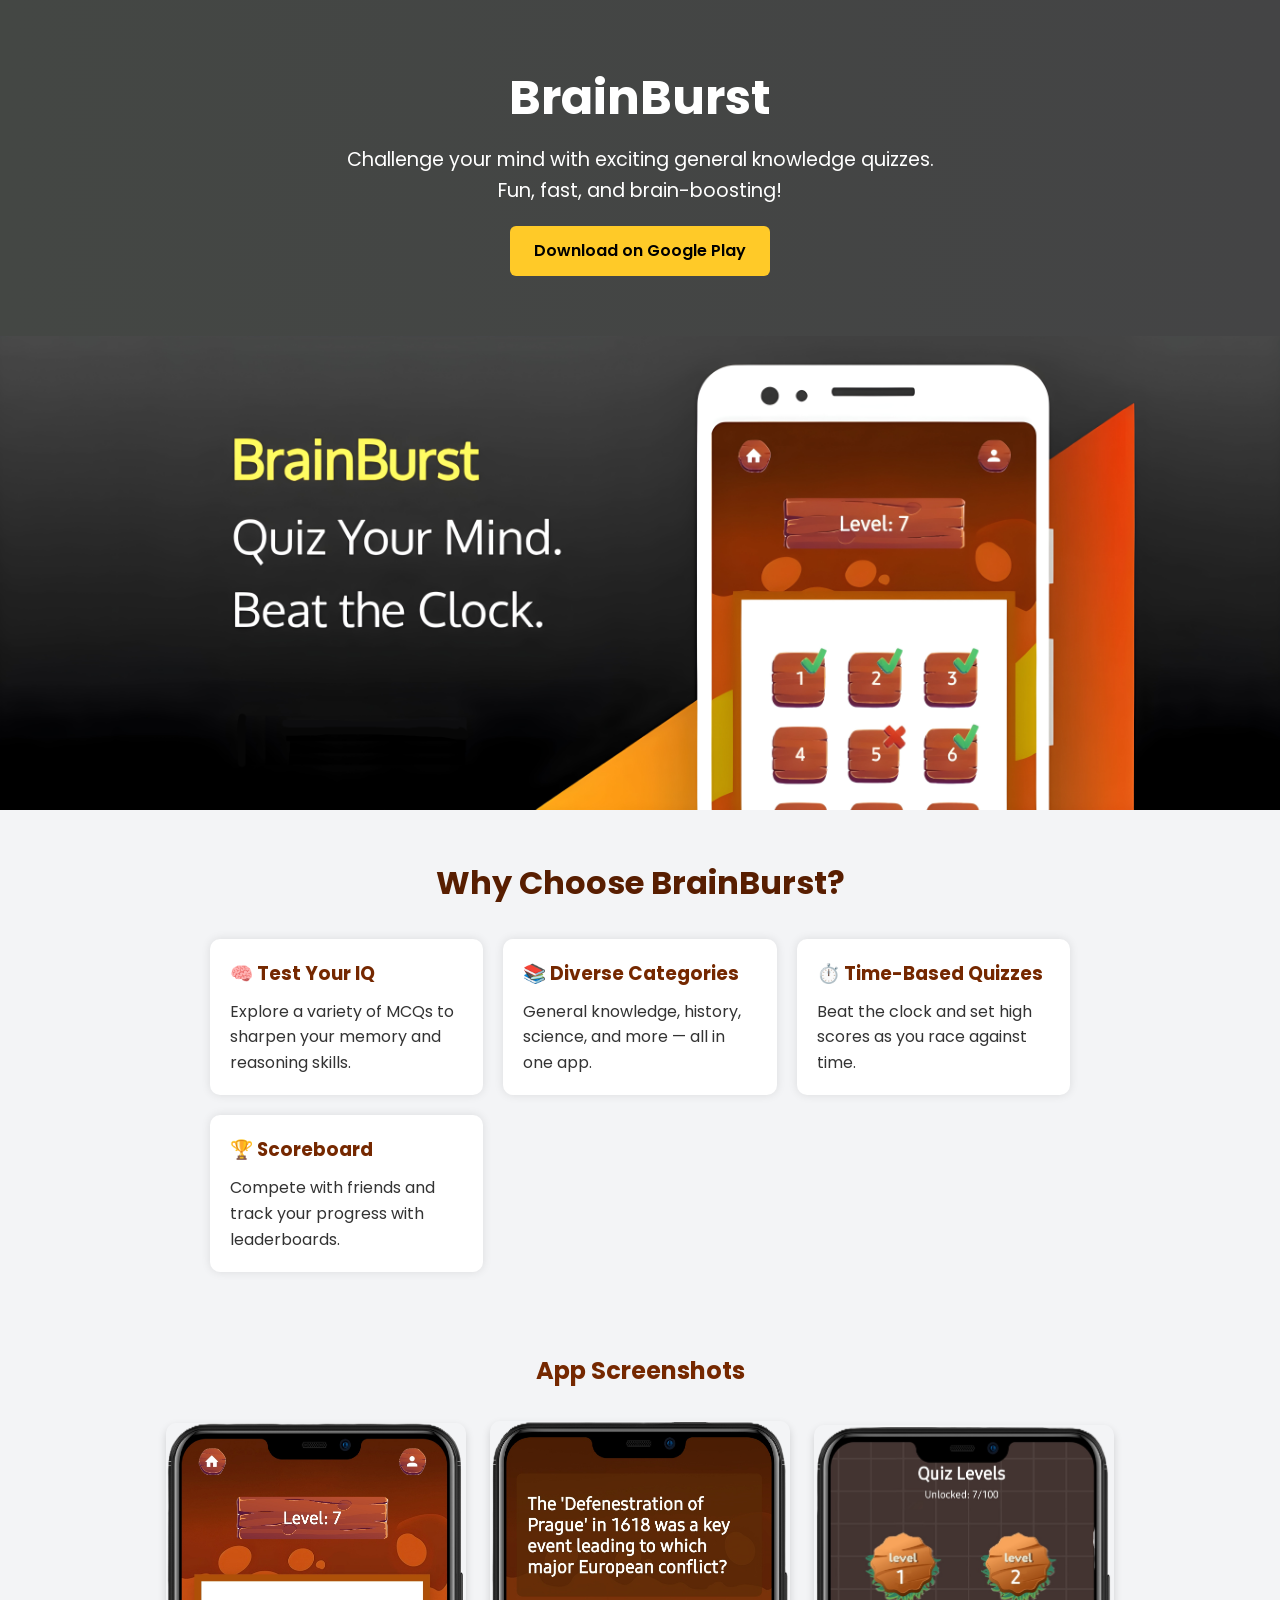
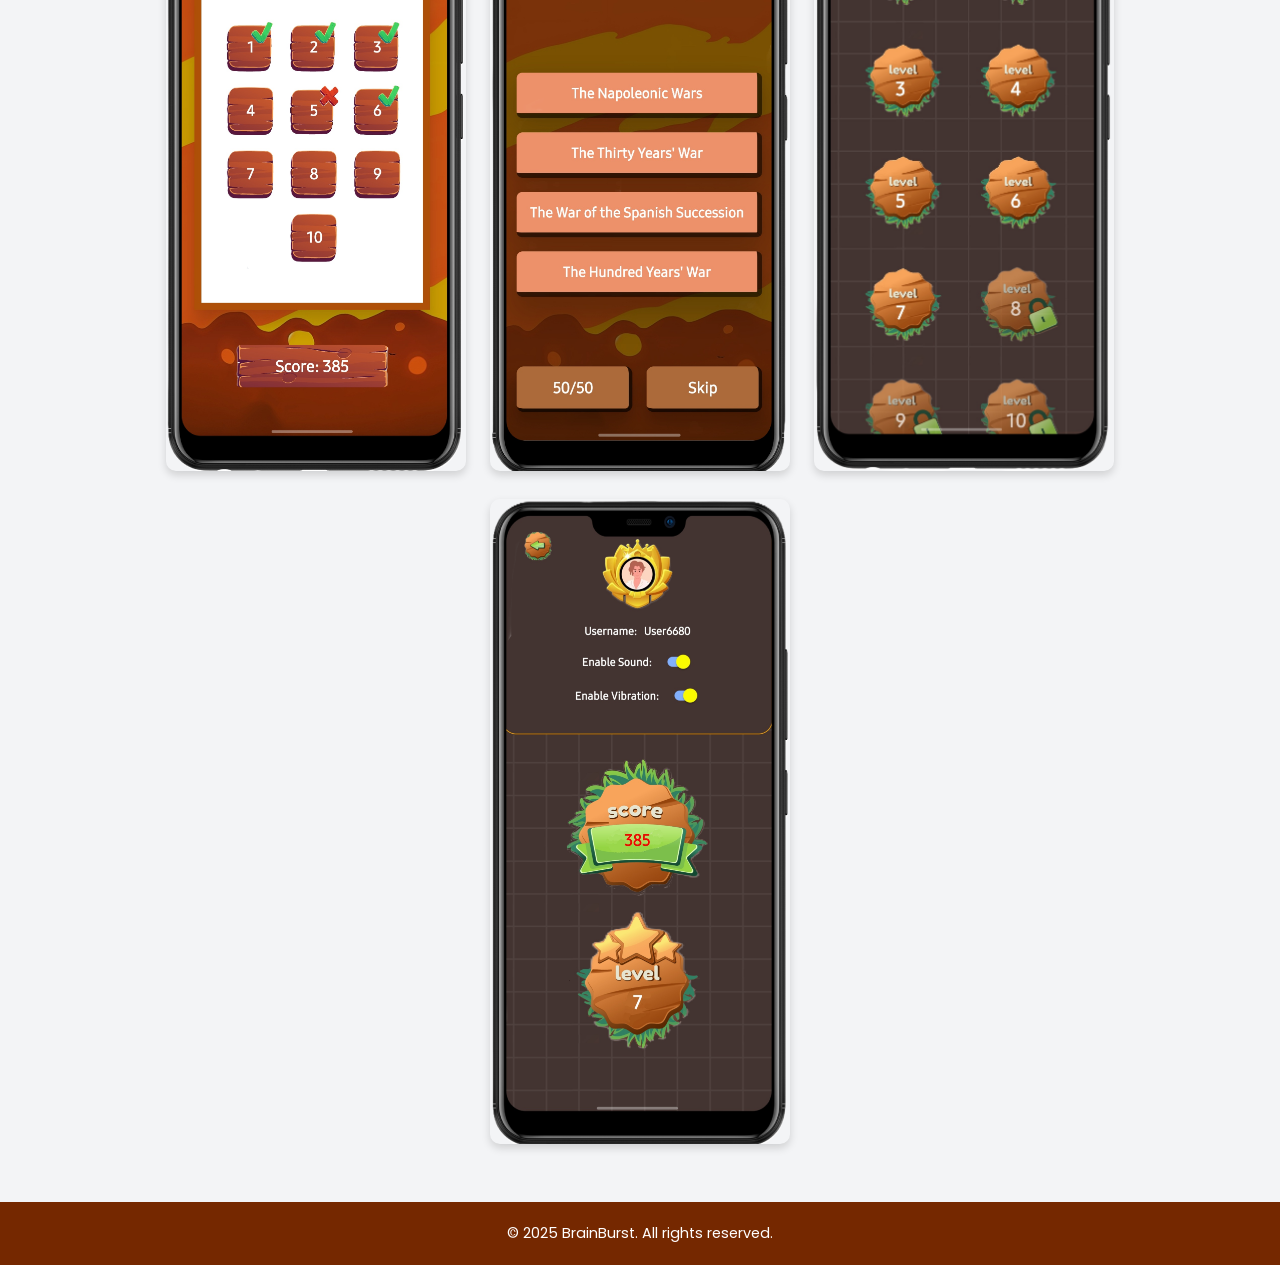
==== index.html @ 6113bbc8 "first commit" ====
<!DOCTYPE html>
<html lang="en">
<head>
  <meta charset="UTF-8" />
  <meta name="viewport" content="width=device-width, initial-scale=1.0"/>
  <title>BrainBurst – Quiz Your Mind!</title>
  <link href="https://fonts.googleapis.com/css2?family=Poppins:wght@400;600&display=swap" rel="stylesheet">
  <style>
    * {
      margin: 0;
      padding: 0;
      box-sizing: border-box;
    }

    body {
      font-family: 'Poppins', sans-serif;
      background: #f3f4f6;
      color: #333;
      line-height: 1.6;
    }

    header {
      background: linear-gradient(90deg, #444744, #444445);
      color: #fff;
      padding: 60px 20px;
      text-align: center;
    }

    header h1 {
      font-size: 3rem;
      margin-bottom: 0.5rem;
    }

    header p {
      font-size: 1.2rem;
      max-width: 600px;
      margin: 0 auto;
    }

    .download {
      margin-top: 20px;
    }

    .download a {
      display: inline-block;
      background-color: #ffca28;
      color: #000;
      padding: 12px 24px;
      border-radius: 6px;
      text-decoration: none;
      font-weight: 600;
      transition: background 0.3s ease;
    }

    .download a:hover {
      background-color: #ffc107;
    }

    section.banner {
    }
    .banner_image {
      width: 100%;
    }

    section.features {
      padding: 40px 20px;
      max-width: 900px;
      margin: auto;
    }

    section.features h2 {
      text-align: center;
      margin-bottom: 30px;
      font-size: 2rem;
      color: #581e01;
    }

    .feature-list {
      display: grid;
      grid-template-columns: repeat(auto-fit, minmax(250px, 1fr));
      gap: 20px;
    }

    .feature {
      background: white;
      padding: 20px;
      border-radius: 10px;
      box-shadow: 0 0 10px rgba(0,0,0,0.1);
    }

    .feature h3 {
      margin-bottom: 10px;
      color: #752800;
    }

    section.screenshots {
      padding: 40px 20px;
      text-align: center;
    }

    section.screenshots h2 {
      margin-bottom: 20px;
      color: #752800;
    }

    .screenshots img {
      width: 100%;
      max-width: 300px;
      border-radius: 10px;
      margin: 10px;
      box-shadow: 0 4px 8px rgba(0,0,0,0.15);
    }

    footer {
      text-align: center;
      padding: 20px;
      background: #752800;
      color: white;
      font-size: 0.9rem;
    }
  </style>
</head>
<body>

  <header>
    <h1>BrainBurst</h1>
    <p>Challenge your mind with exciting general knowledge quizzes. Fun, fast, and brain-boosting!</p>
    <div class="download">
      <a href="https://play.google.com/apps/testing/com.novanestdevelopers.brainburst">Download on Google Play</a> <!-- Replace # with Play Store URL -->
    </div>
  </header>

  <section class="banner">
    <img class="banner_image" src="assets/images/banner.jpg" alt="">
  </section>

  <section class="features">
    <h2>Why Choose BrainBurst?</h2>
    <div class="feature-list">
      <div class="feature">
        <h3>🧠 Test Your IQ</h3>
        <p>Explore a variety of MCQs to sharpen your memory and reasoning skills.</p>
      </div>
      <div class="feature">
        <h3>📚 Diverse Categories</h3>
        <p>General knowledge, history, science, and more — all in one app.</p>
      </div>
      <div class="feature">
        <h3>⏱️ Time-Based Quizzes</h3>
        <p>Beat the clock and set high scores as you race against time.</p>
      </div>
      <div class="feature">
        <h3>🏆 Scoreboard</h3>
        <p>Compete with friends and track your progress with leaderboards.</p>
      </div>
    </div>
  </section>

  <section class="screenshots">
    <h2>App Screenshots</h2>
    <div class="screenshots">
      <img src="assets/images/screenshot0.png" alt="Home Screen">
      <img src="assets/images/screenshot1.png" alt="Quiz Screen">
      <img src="assets/images/screenshot2.png" alt="Levels Screen">
      <img src="assets/images/screenshot3.png" alt="Profile Screen">
    </div>
  </section>

  <footer>
    &copy; 2025 BrainBurst. All rights reserved.
  </footer>

</body>
</html>
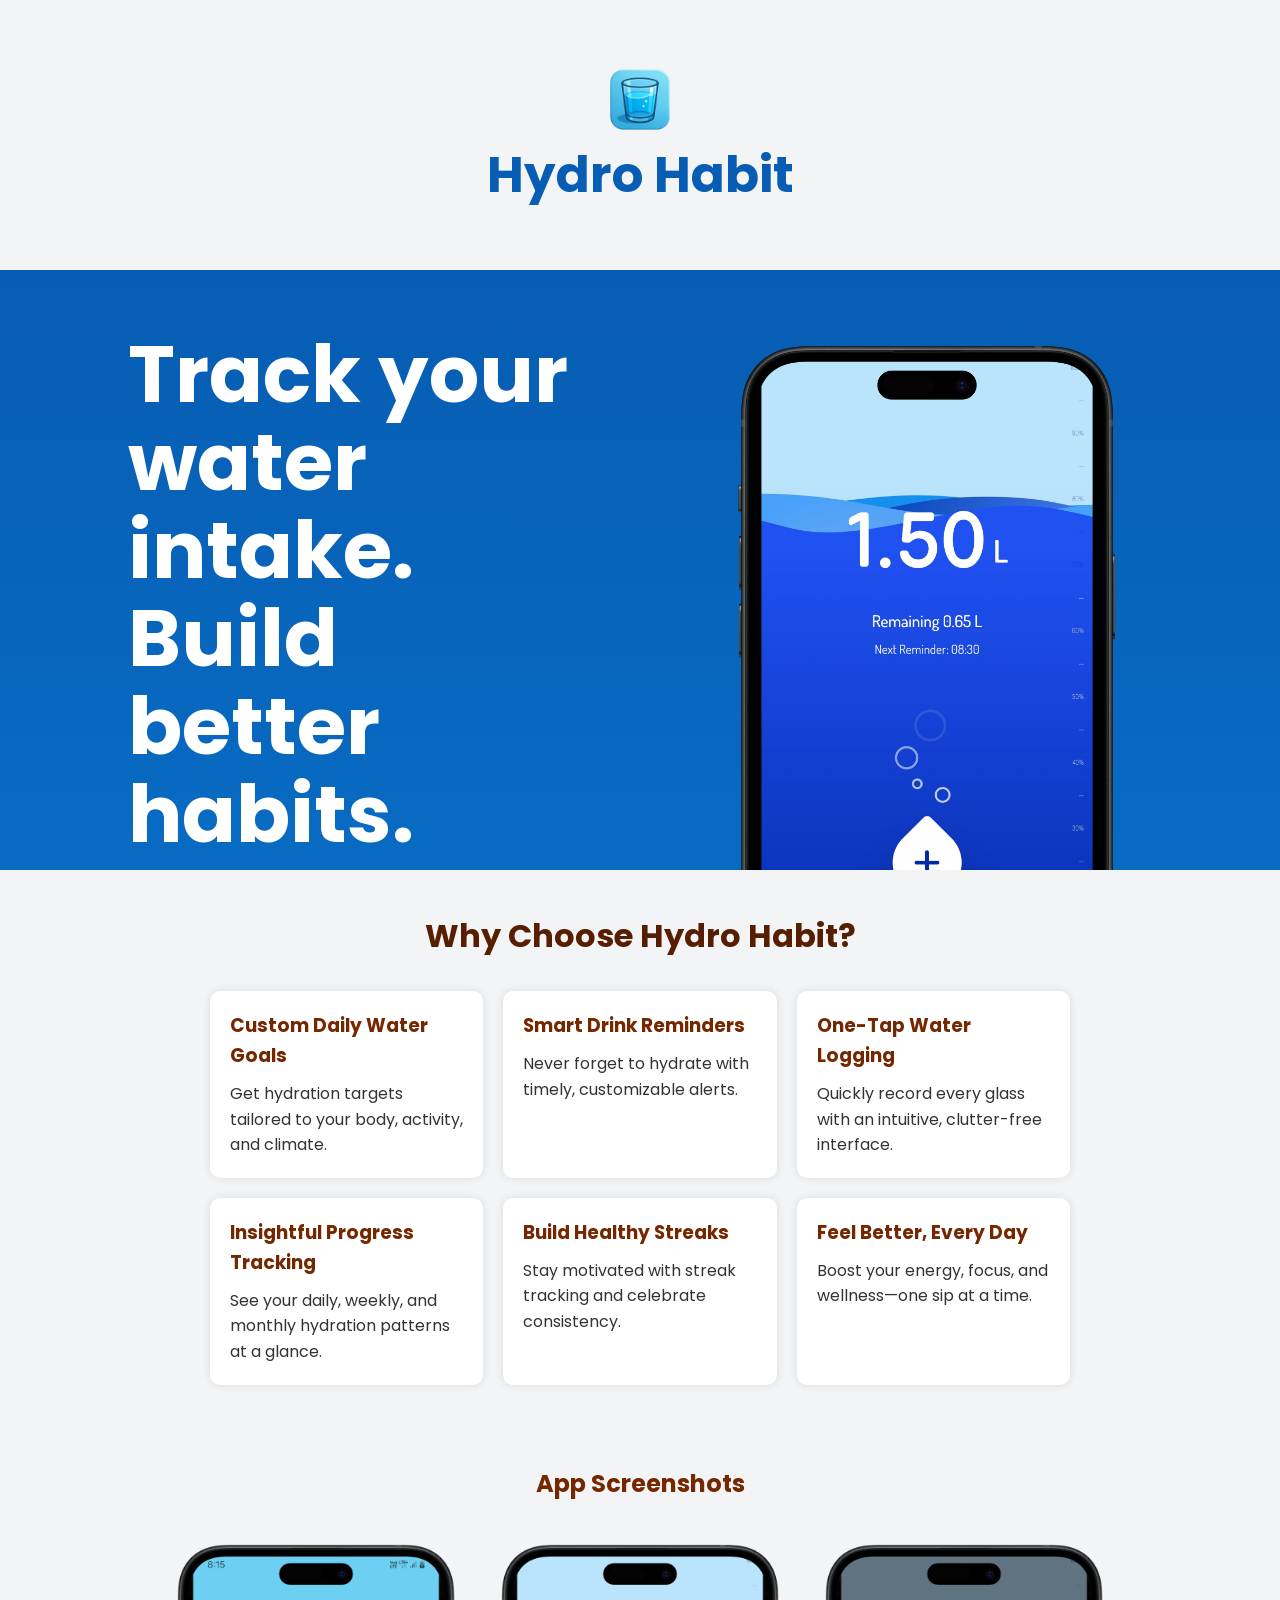
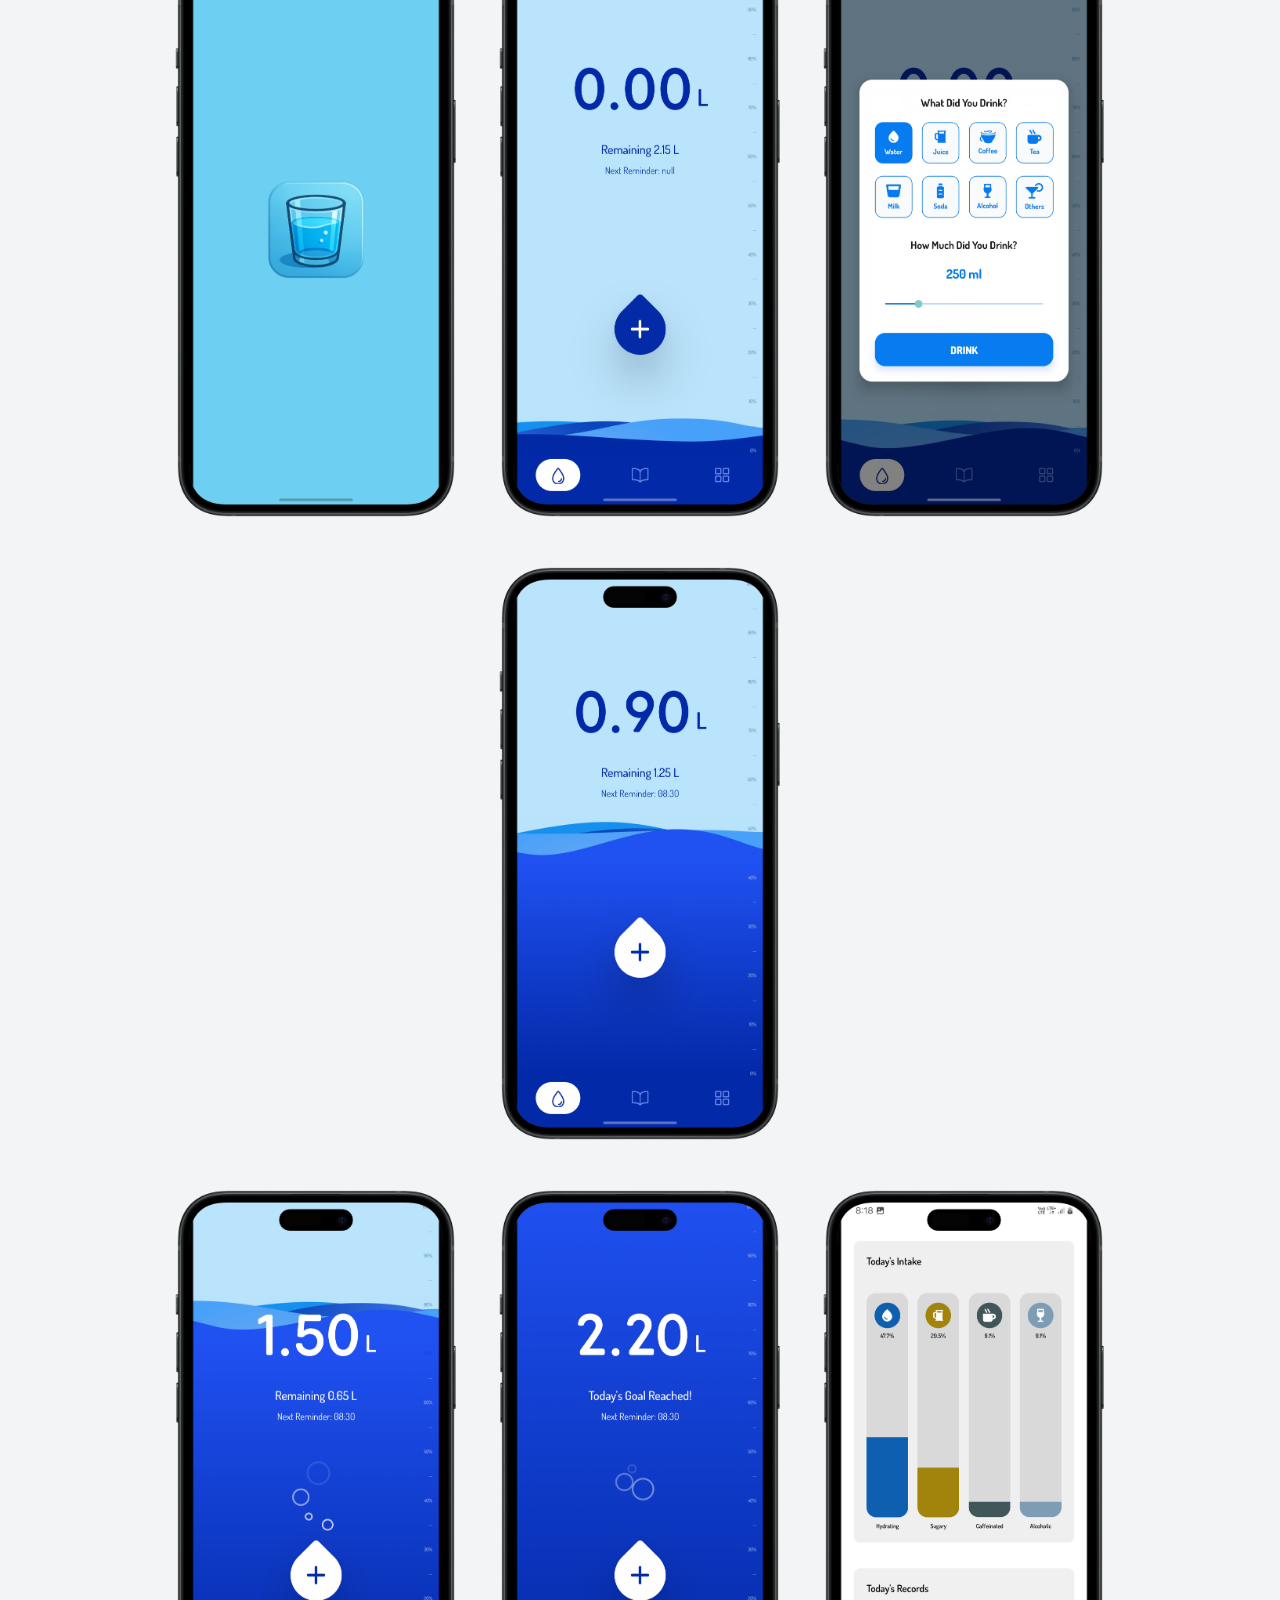
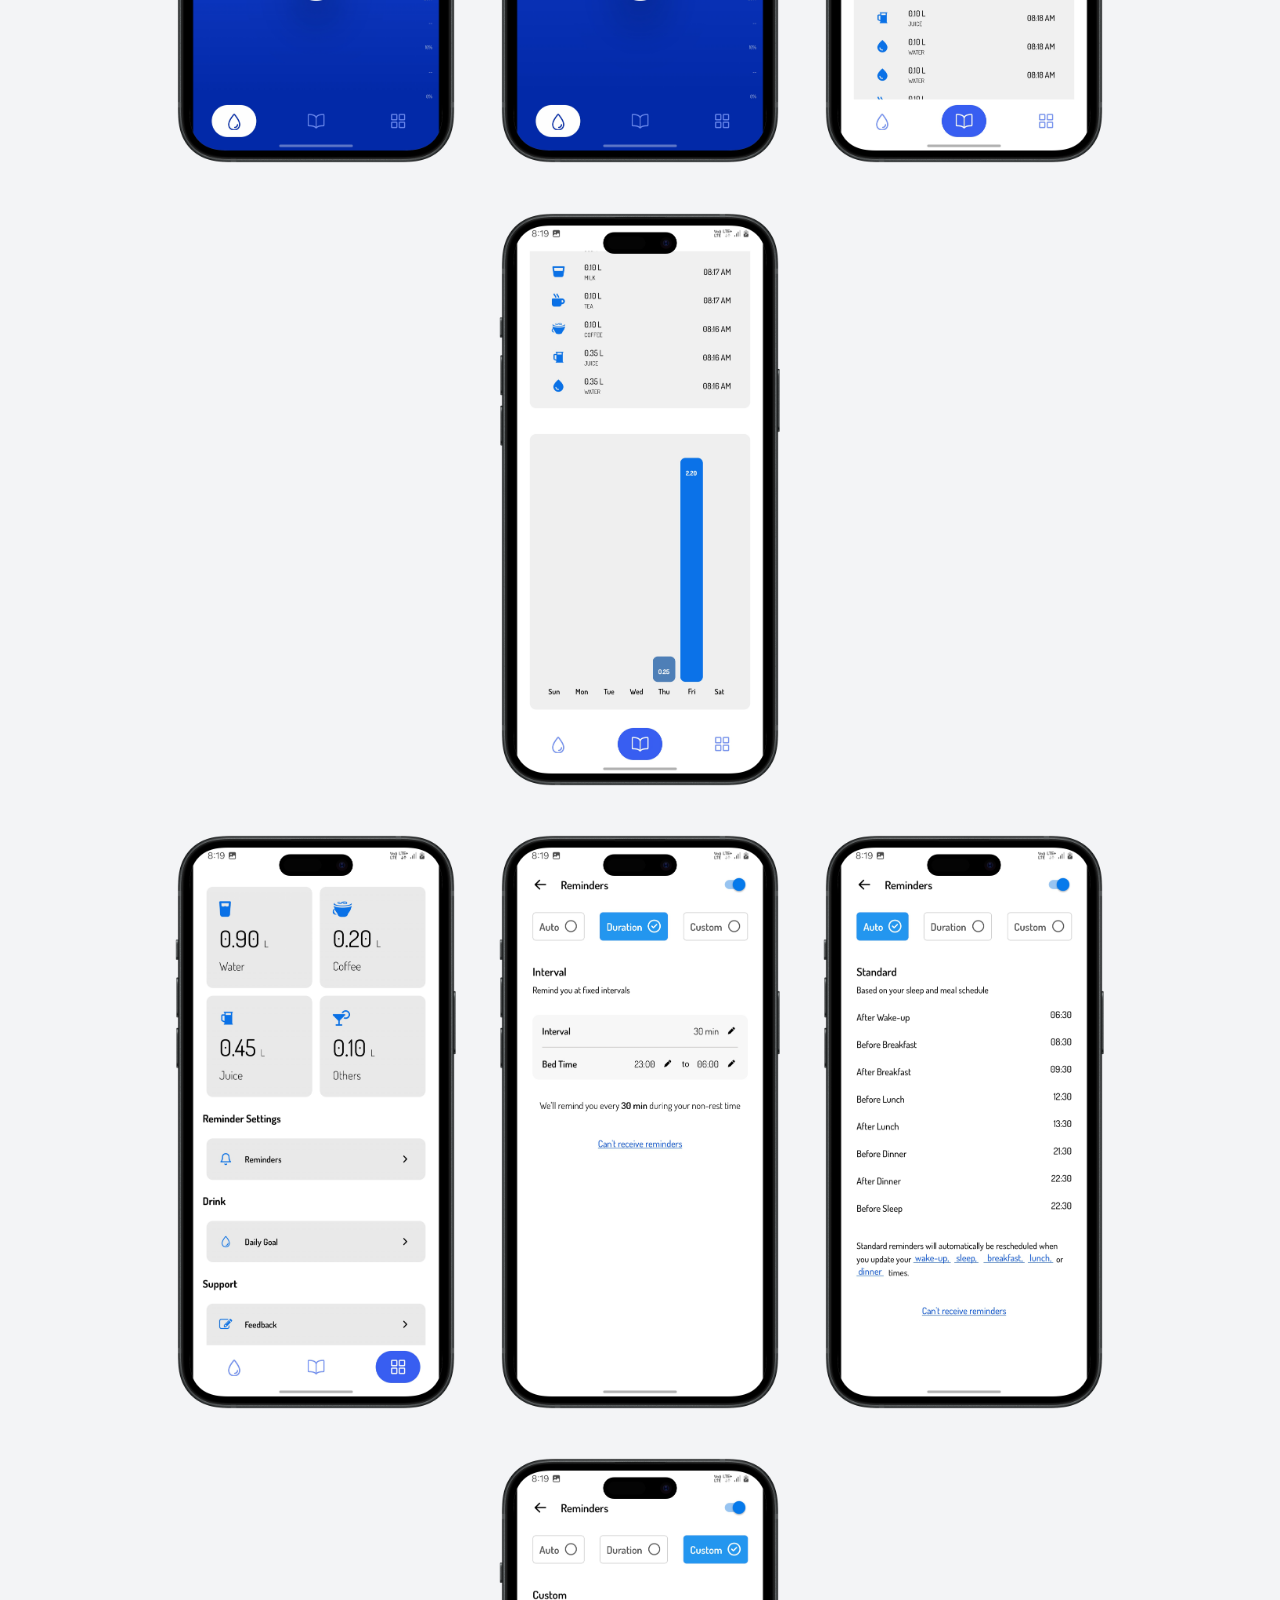
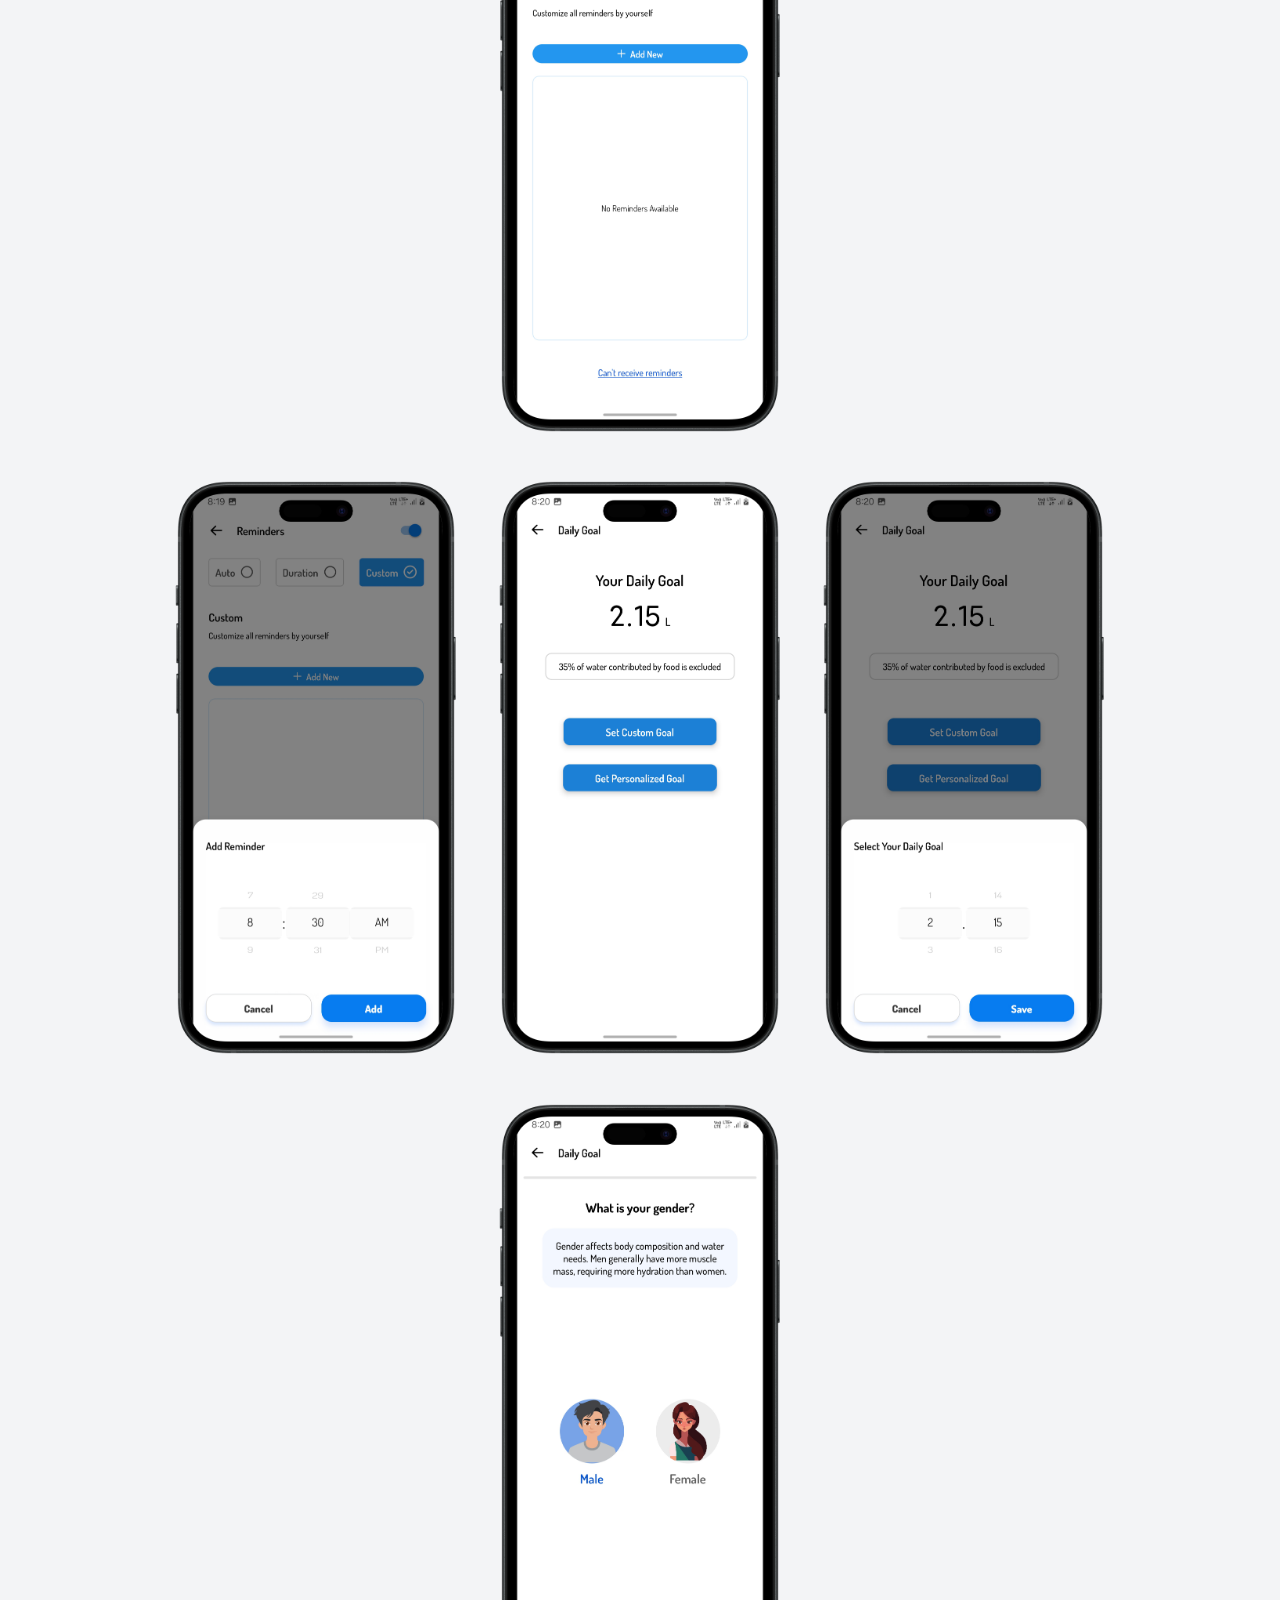
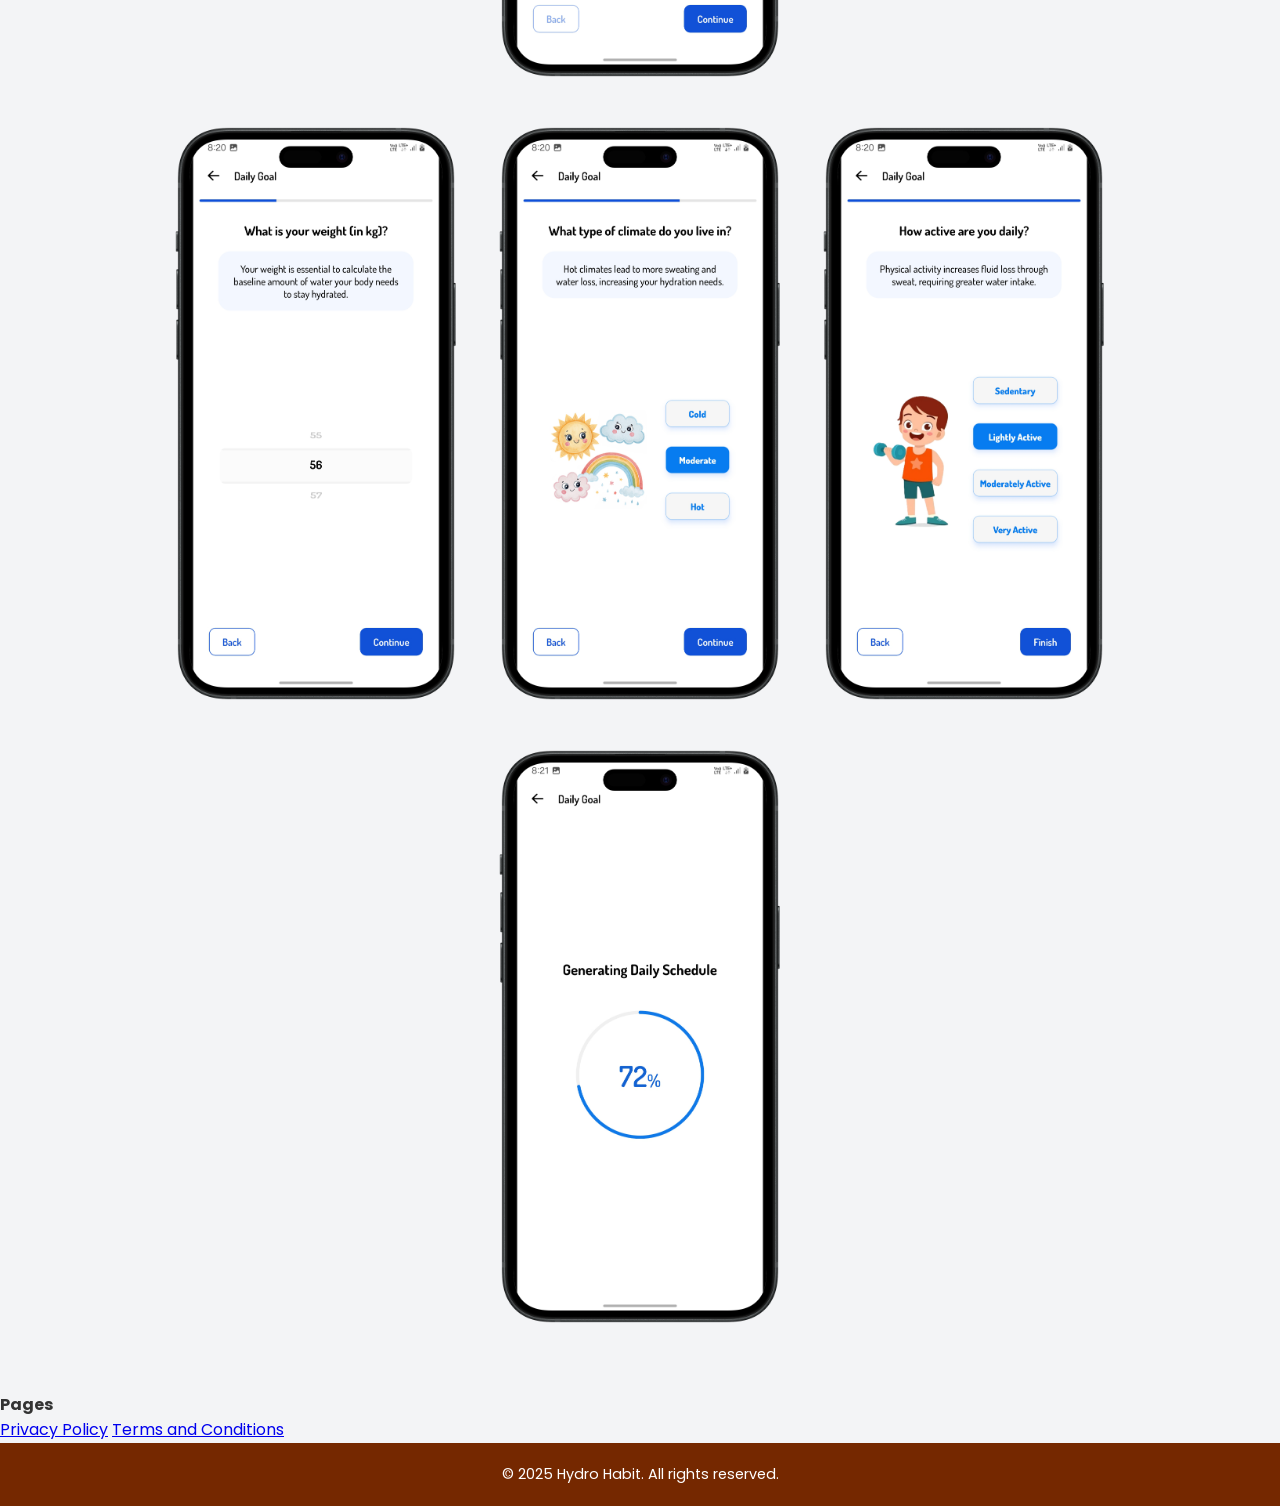
==== commit b0f5715e: "site is ready to publish" ====
--- a/index.html
+++ b/index.html
@@ -1,8 +1,9 @@
 <!DOCTYPE html>
 <html lang="en">
+
 <head>
   <meta charset="UTF-8" />
-  <meta name="viewport" content="width=device-width, initial-scale=1.0"/>
+  <meta name="viewport" content="width=device-width, initial-scale=1.0" />
   <title>BrainBurst – Quiz Your Mind!</title>
   <link href="https://fonts.googleapis.com/css2?family=Poppins:wght@400;600&display=swap" rel="stylesheet">
   <style>
@@ -20,21 +21,72 @@
     }
 
     header {
-      background: linear-gradient(90deg, #444744, #444445);
-      color: #fff;
-      padding: 60px 20px;
-      text-align: center;
-    }
-
-    header h1 {
-      font-size: 3rem;
+      display: flex;
+      flex-direction: column;
+      justify-content: center;
+      align-items: center;
+      margin-block: 50px;
+      padding-bottom: 20px;
+    }
+    .app_icon {
+      width: 100px;
+      height: 100px;
+    }
+    header>h1 {
+      font-size: 50px;
+      line-height: 1;
+      color: #075db3;
+    }
+
+    .banner {
+      background: linear-gradient(0deg, #086bc2, #075db3);
+      overflow: hidden;
+      height: 600px;
+      display: flex;
+      justify-content: center;
+      align-items: center;
+    }
+
+    .banner_inside {
+      width: 80%;
+      height: 80%;
+      display: flex;
+      gap: 100px;
+    }
+
+    .banner_text_container {
+      flex: 1;
+      /* border: 1px solid red; */
+      display: flex;
+      flex-direction: column;
+      justify-content: space-between;
+    }
+
+    .banner_image_container {
+      /* border: 1px solid red; */
+      width: 450px;
+      height: 800px;
+      position: relative;
+      bottom: 0;
+      display: flex;
+
+    }
+
+    .banner_text {
+      display: flex;
+      flex-direction: column;
+      gap: 30px;
+    }
+    .banner_text_container h3 {
+      font-size: 5rem;
+      line-height: 1.1;
       margin-bottom: 0.5rem;
-    }
-
-    header p {
-      font-size: 1.2rem;
-      max-width: 600px;
-      margin: 0 auto;
+      color: #ffffff;
+    }
+
+    .banner_text_container p {
+      font-size: 1.1rem;
+      color: #ffffff;
     }
 
     .download {
@@ -43,23 +95,31 @@
 
     .download a {
       display: inline-block;
-      background-color: #ffca28;
+      background-color: #171717;
       color: #000;
-      padding: 12px 24px;
+      padding: 3px;
       border-radius: 6px;
       text-decoration: none;
       font-weight: 600;
       transition: background 0.3s ease;
+      display: flex;
+      justify-content: center;
+      align-items: center;
+      width: max-content;
     }
 
     .download a:hover {
       background-color: #ffc107;
     }
 
-    section.banner {
-    }
+    .google_play_button {
+      height: 60px;
+    }
+
     .banner_image {
       width: 100%;
+      height: 100%;
+      object-fit: contain;
     }
 
     section.features {
@@ -85,7 +145,7 @@
       background: white;
       padding: 20px;
       border-radius: 10px;
-      box-shadow: 0 0 10px rgba(0,0,0,0.1);
+      box-shadow: 0 0 10px rgba(0, 0, 0, 0.1);
     }
 
     .feature h3 {
@@ -108,7 +168,6 @@
       max-width: 300px;
       border-radius: 10px;
       margin: 10px;
-      box-shadow: 0 4px 8px rgba(0,0,0,0.15);
     }
 
     footer {
@@ -120,38 +179,59 @@
     }
   </style>
 </head>
+
 <body>
 
   <header>
-    <h1>BrainBurst</h1>
-    <p>Challenge your mind with exciting general knowledge quizzes. Fun, fast, and brain-boosting!</p>
-    <div class="download">
-      <a href="https://play.google.com/apps/testing/com.novanestdevelopers.brainburst">Download on Google Play</a> <!-- Replace # with Play Store URL -->
-    </div>
+    <img class="app_icon" src="assets/images/icon.png" alt="">
+    <h1>Hydro Habit</h1>
   </header>
 
-  <section class="banner">
-    <img class="banner_image" src="assets/images/banner.jpg" alt="">
-  </section>
+  <div class="banner">
+    <div class="banner_inside">
+      <div class="banner_text_container">
+        <div class="banner_text">
+          <h3>Track your water intake. Build better habits.</h3>
+          <p>Start your hydration journey with Hydro Habit today!</p>
+        </div>
+        <div class="download">
+          <a href="https://play.google.com/apps/testing/com.novanestdevelopers.brainburst">
+            <img class="google_play_button" src="assets/images/googleplaybutton.png" alt="">
+          </a>
+        </div>
+      </div>
+      <div class="banner_image_container">
+        <img class="banner_image" src="assets/images/screenshot4.png" alt="">
+      </div>
+    </div>
+  </div>
 
   <section class="features">
-    <h2>Why Choose BrainBurst?</h2>
+    <h2>Why Choose Hydro Habit?</h2>
     <div class="feature-list">
       <div class="feature">
-        <h3>🧠 Test Your IQ</h3>
-        <p>Explore a variety of MCQs to sharpen your memory and reasoning skills.</p>
-      </div>
-      <div class="feature">
-        <h3>📚 Diverse Categories</h3>
-        <p>General knowledge, history, science, and more — all in one app.</p>
-      </div>
-      <div class="feature">
-        <h3>⏱️ Time-Based Quizzes</h3>
-        <p>Beat the clock and set high scores as you race against time.</p>
-      </div>
-      <div class="feature">
-        <h3>🏆 Scoreboard</h3>
-        <p>Compete with friends and track your progress with leaderboards.</p>
+        <h3>Custom Daily Water Goals</h3>
+        <p>Get hydration targets tailored to your body, activity, and climate.</p>
+      </div>
+      <div class="feature">
+        <h3>Smart Drink Reminders</h3>
+        <p>Never forget to hydrate with timely, customizable alerts.</p>
+      </div>
+      <div class="feature">
+        <h3>One-Tap Water Logging</h3>
+        <p>Quickly record every glass with an intuitive, clutter-free interface.</p>
+      </div>
+      <div class="feature">
+        <h3>Insightful Progress Tracking</h3>
+        <p>See your daily, weekly, and monthly hydration patterns at a glance.</p>
+      </div>
+      <div class="feature">
+        <h3>Build Healthy Streaks</h3>
+        <p>Stay motivated with streak tracking and celebrate consistency.</p>
+      </div>
+      <div class="feature">
+        <h3>Feel Better, Every Day</h3>
+        <p>Boost your energy, focus, and wellness—one sip at a time.</p>
       </div>
     </div>
   </section>
@@ -164,11 +244,42 @@
       <img src="assets/images/screenshot2.png" alt="Levels Screen">
       <img src="assets/images/screenshot3.png" alt="Profile Screen">
     </div>
+    <div class="screenshots">
+      <img src="assets/images/screenshot4.png" alt="Home Screen">
+      <img src="assets/images/screenshot5.png" alt="Quiz Screen">
+      <img src="assets/images/screenshot6.png" alt="Levels Screen">
+      <img src="assets/images/screenshot7.png" alt="Profile Screen">
+    </div>
+    <div class="screenshots">
+      <img src="assets/images/screenshot8.png" alt="Home Screen">
+      <img src="assets/images/screenshot9.png" alt="Quiz Screen">
+      <img src="assets/images/screenshot10.png" alt="Levels Screen">
+      <img src="assets/images/screenshot11.png" alt="Profile Screen">
+    </div>
+    <div class="screenshots">
+      <img src="assets/images/screenshot12.png" alt="Home Screen">
+      <img src="assets/images/screenshot13.png" alt="Quiz Screen">
+      <img src="assets/images/screenshot14.png" alt="Levels Screen">
+      <img src="assets/images/screenshot15.png" alt="Profile Screen">
+    </div>
+    <div class="screenshots">
+      <img src="assets/images/screenshot16.png" alt="Home Screen">
+      <img src="assets/images/screenshot17.png" alt="Quiz Screen">
+      <img src="assets/images/screenshot18.png" alt="Levels Screen">
+      <img src="assets/images/screenshot19.png" alt="Profile Screen">
+    </div>
   </section>
 
+  <section>
+    <h4>Pages</h4>
+    <a href="/privacy-policy.html">Privacy Policy</a>
+    <a href="/terms-and-conditions.html">Terms and Conditions</a>
+  </section>
+
   <footer>
-    &copy; 2025 BrainBurst. All rights reserved.
+    &copy; 2025 Hydro Habit. All rights reserved.
   </footer>
 
 </body>
-</html>
+
+</html>
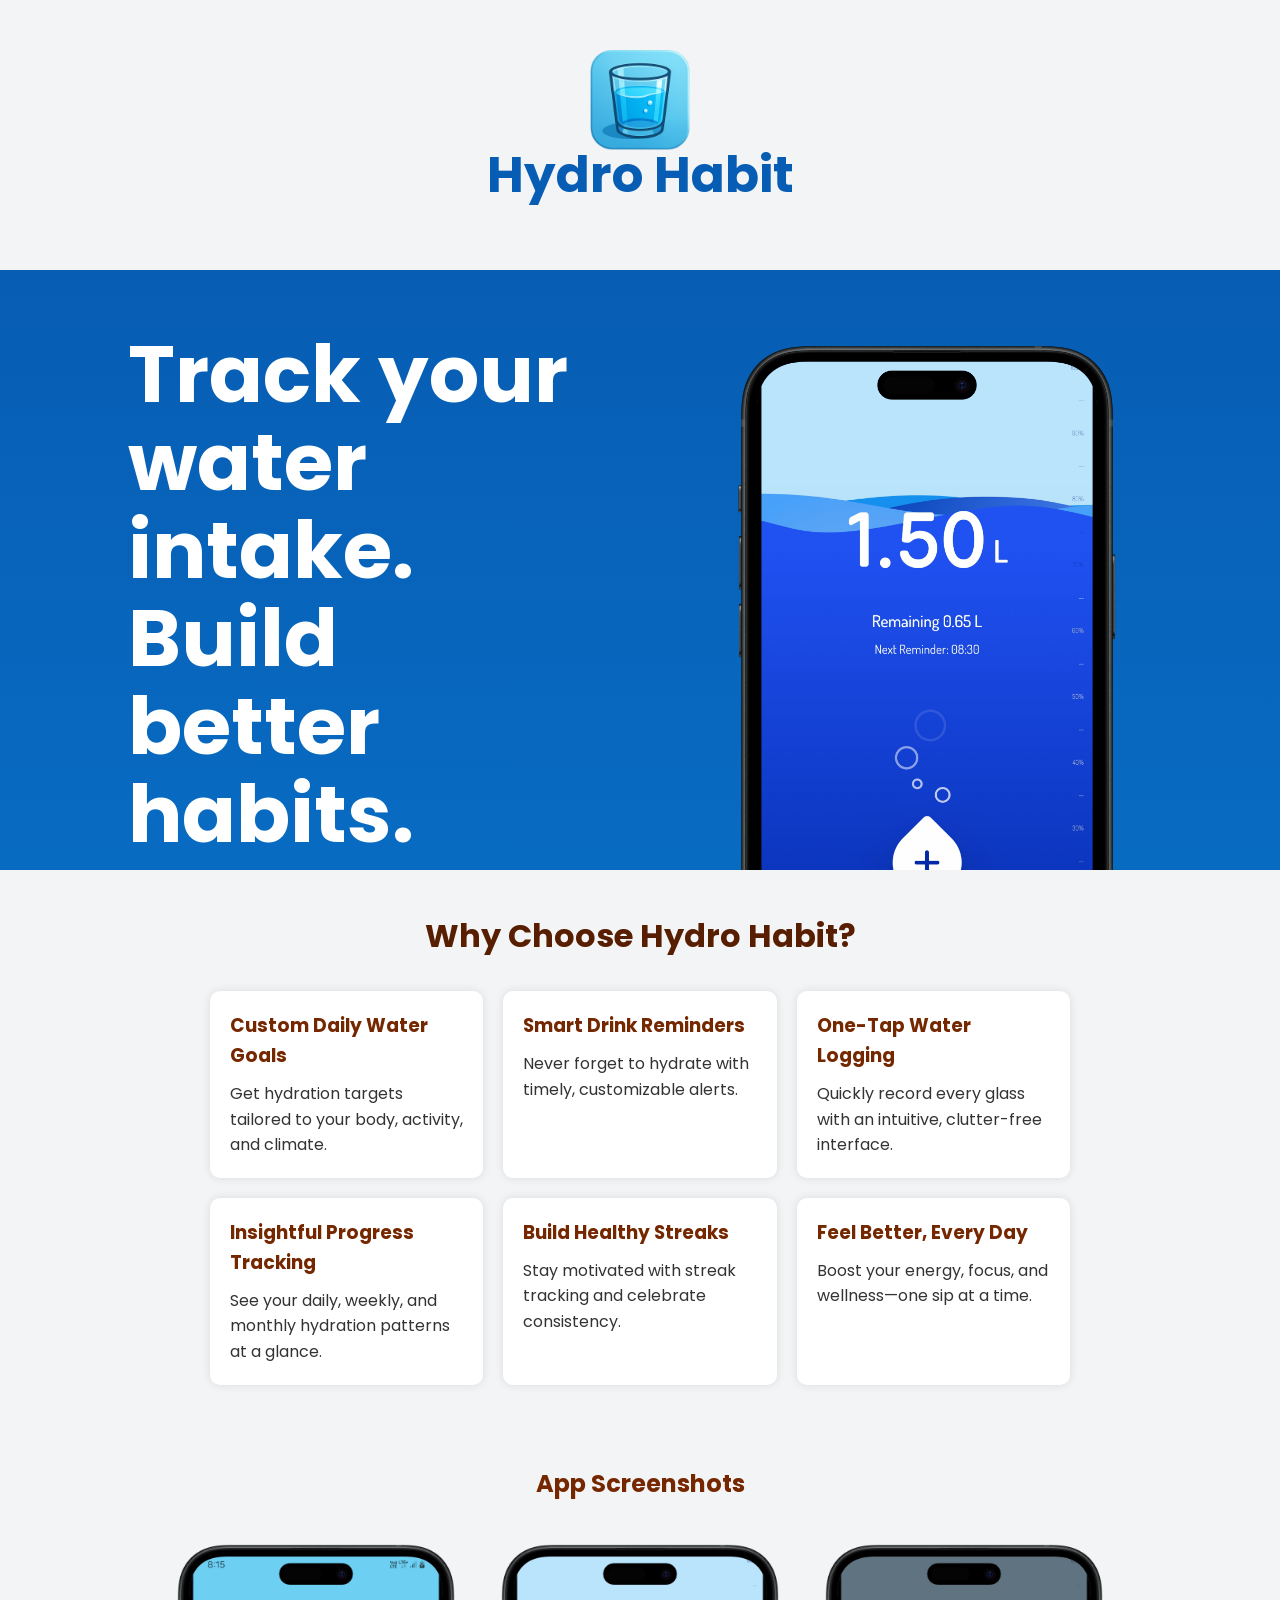
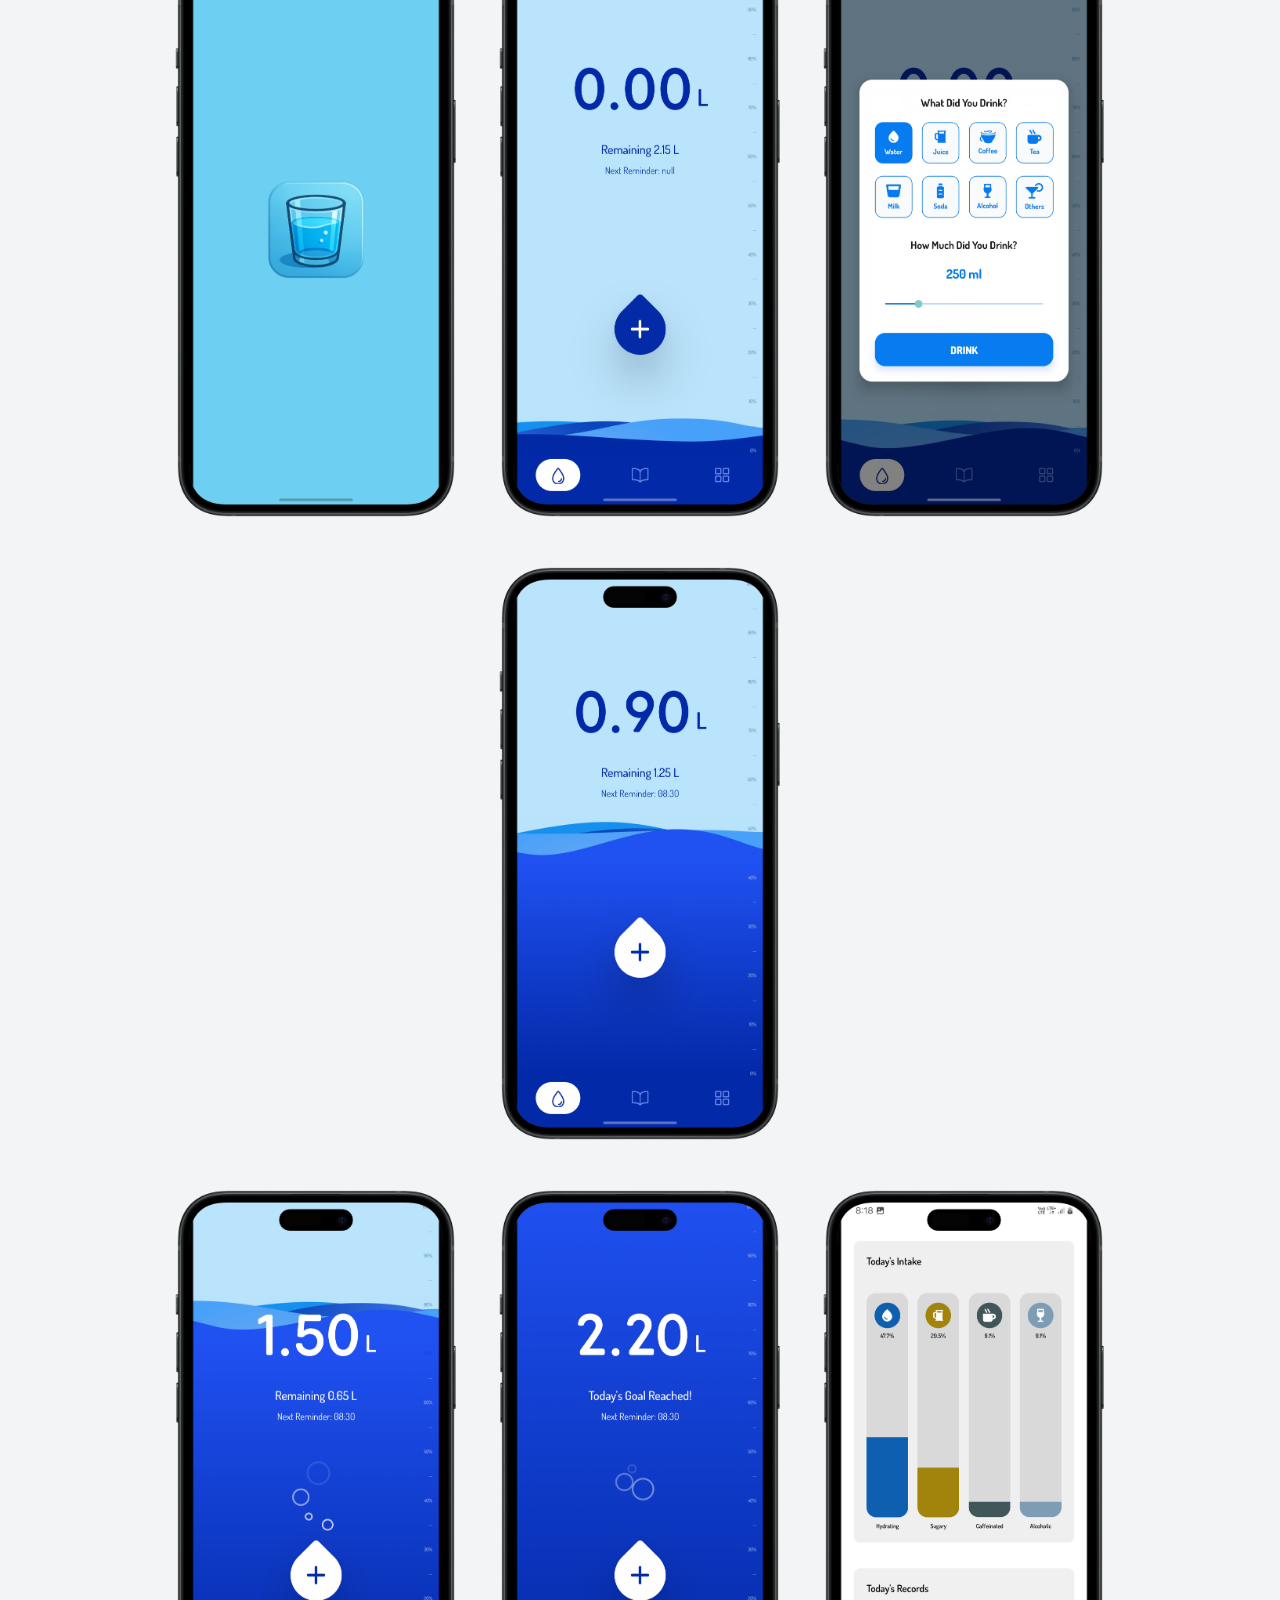
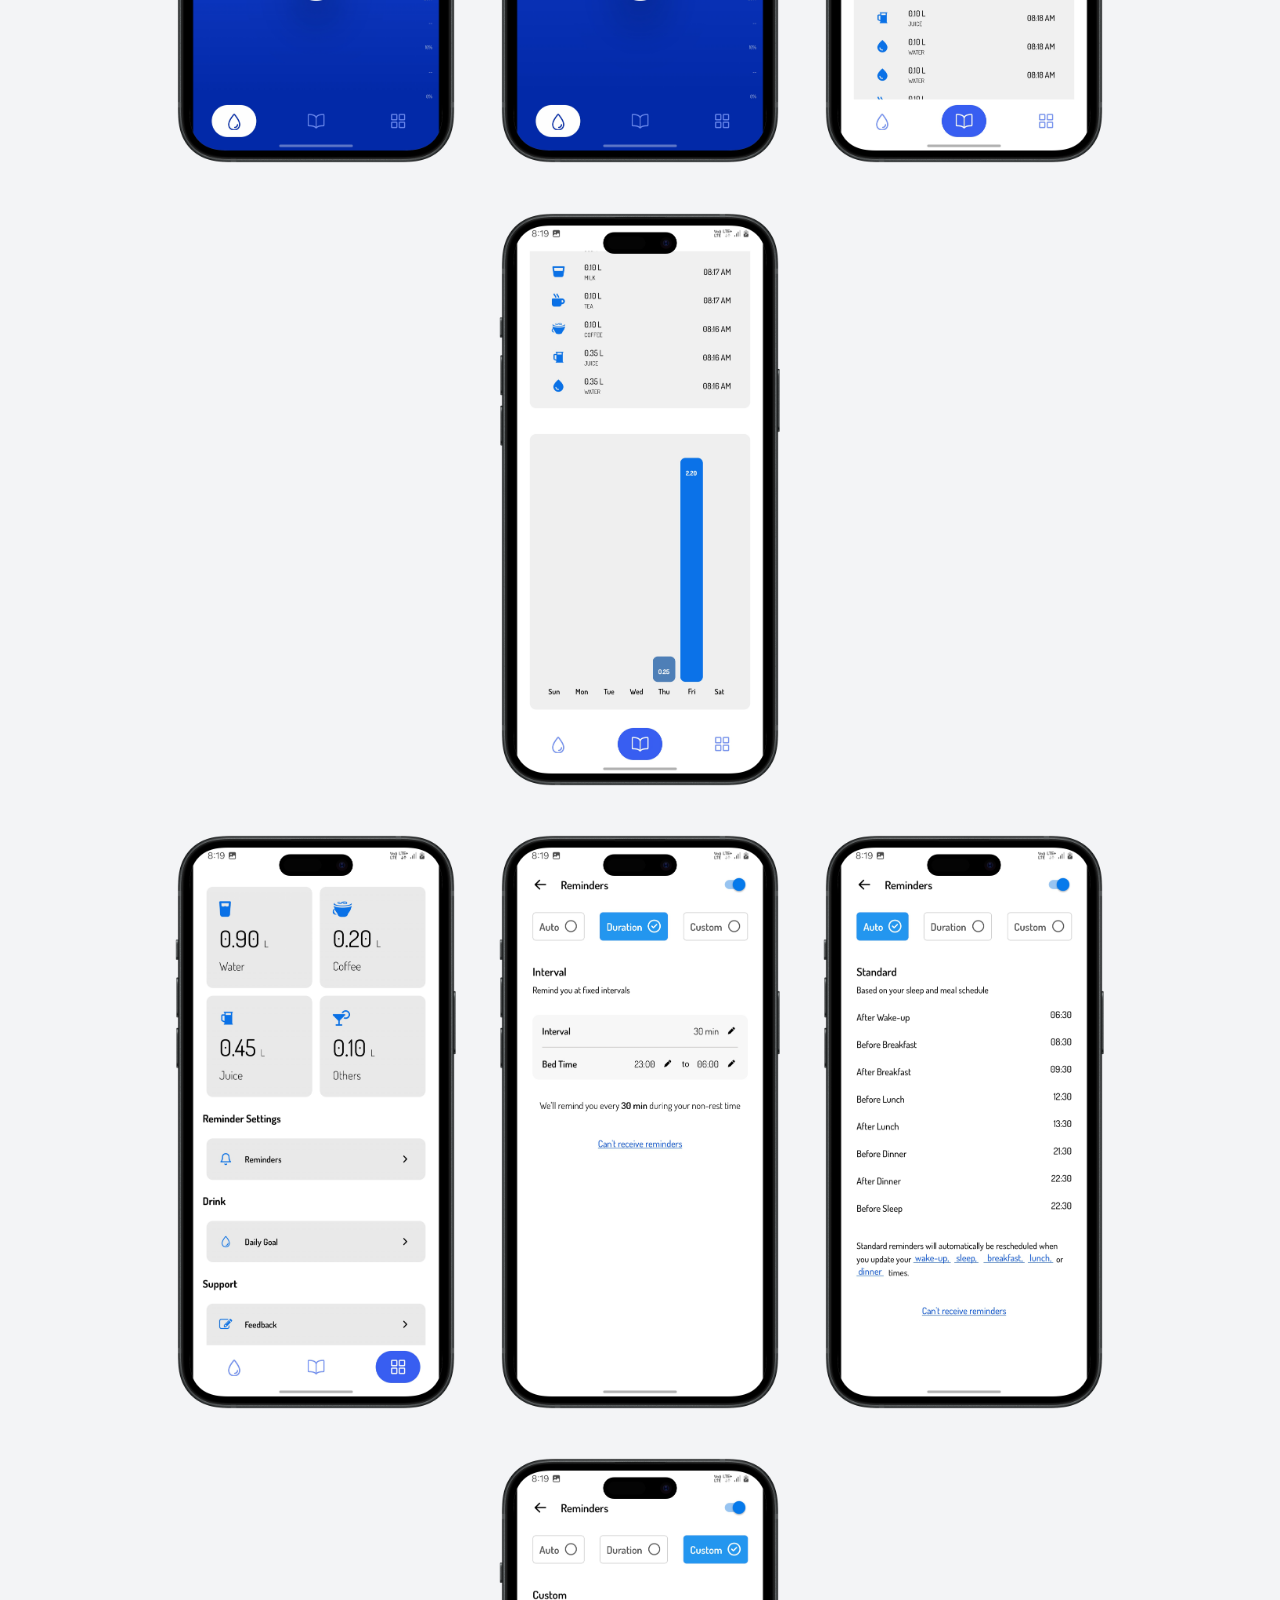
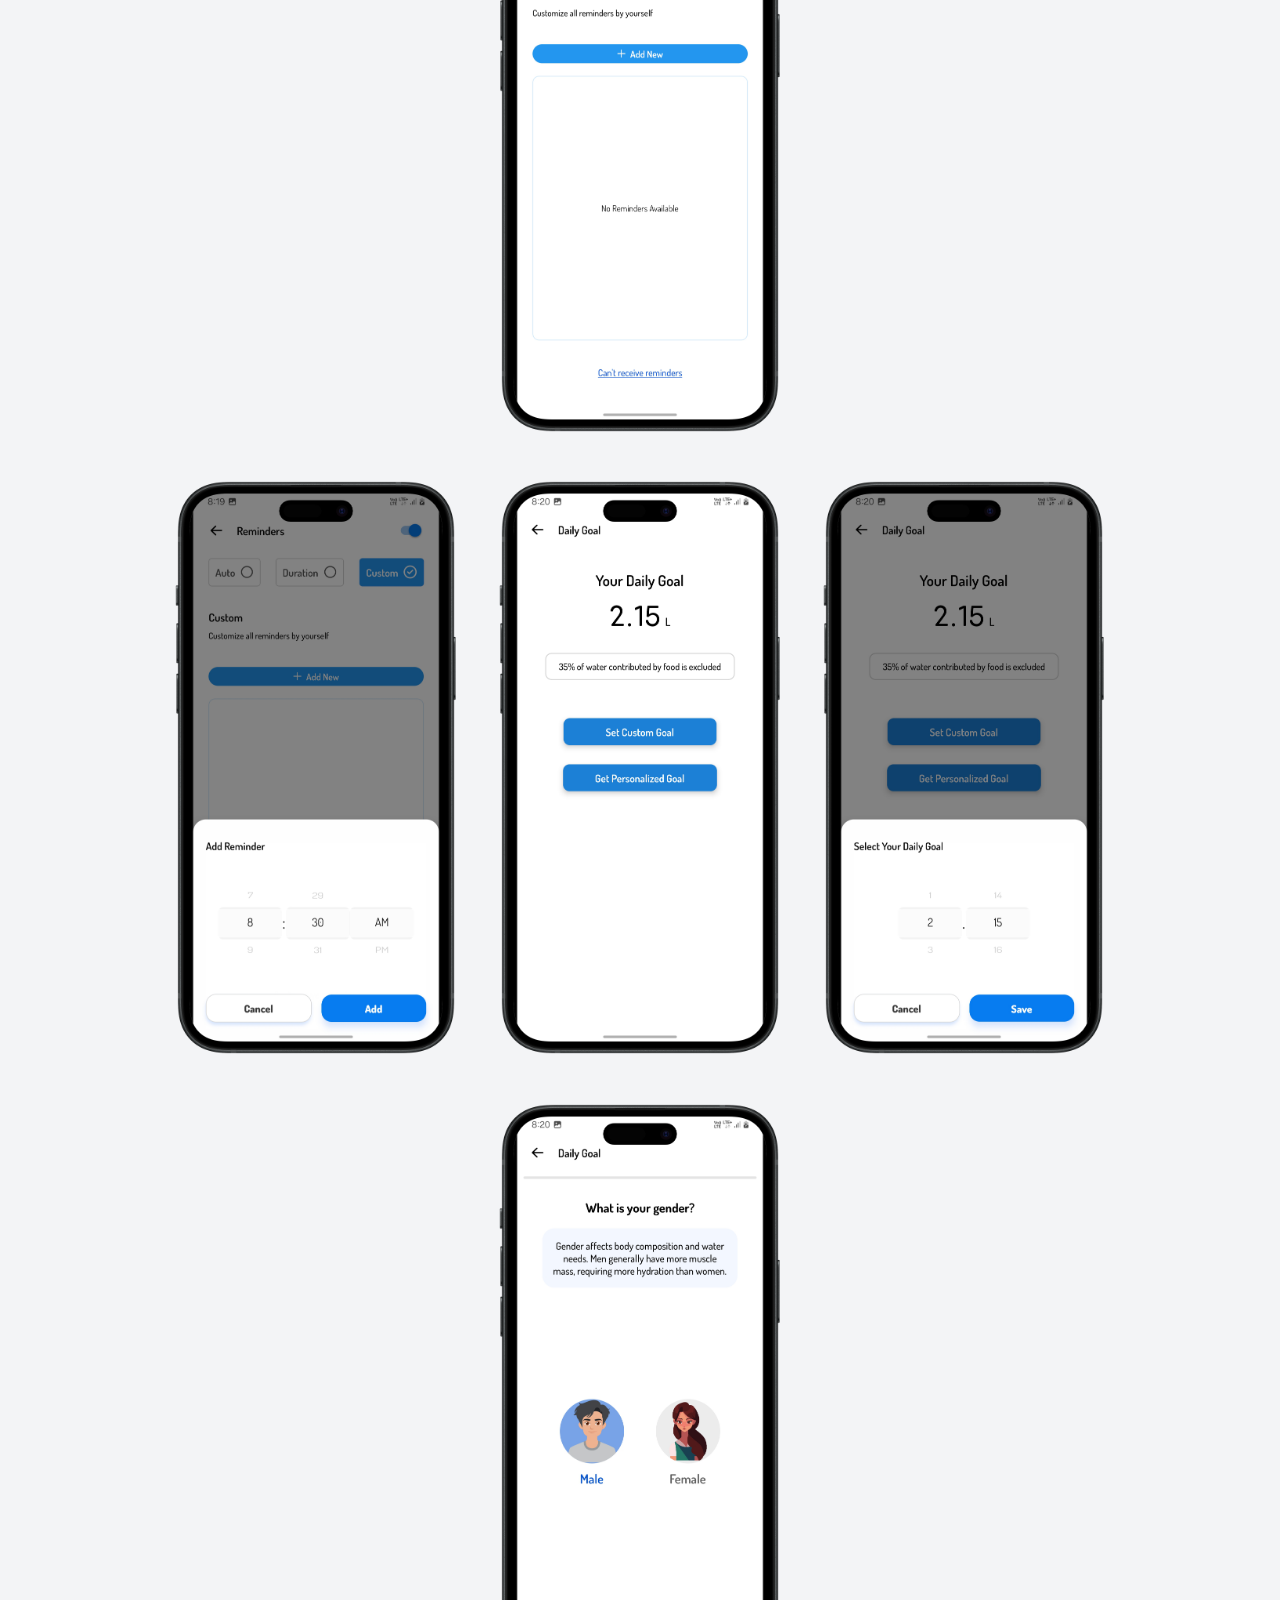
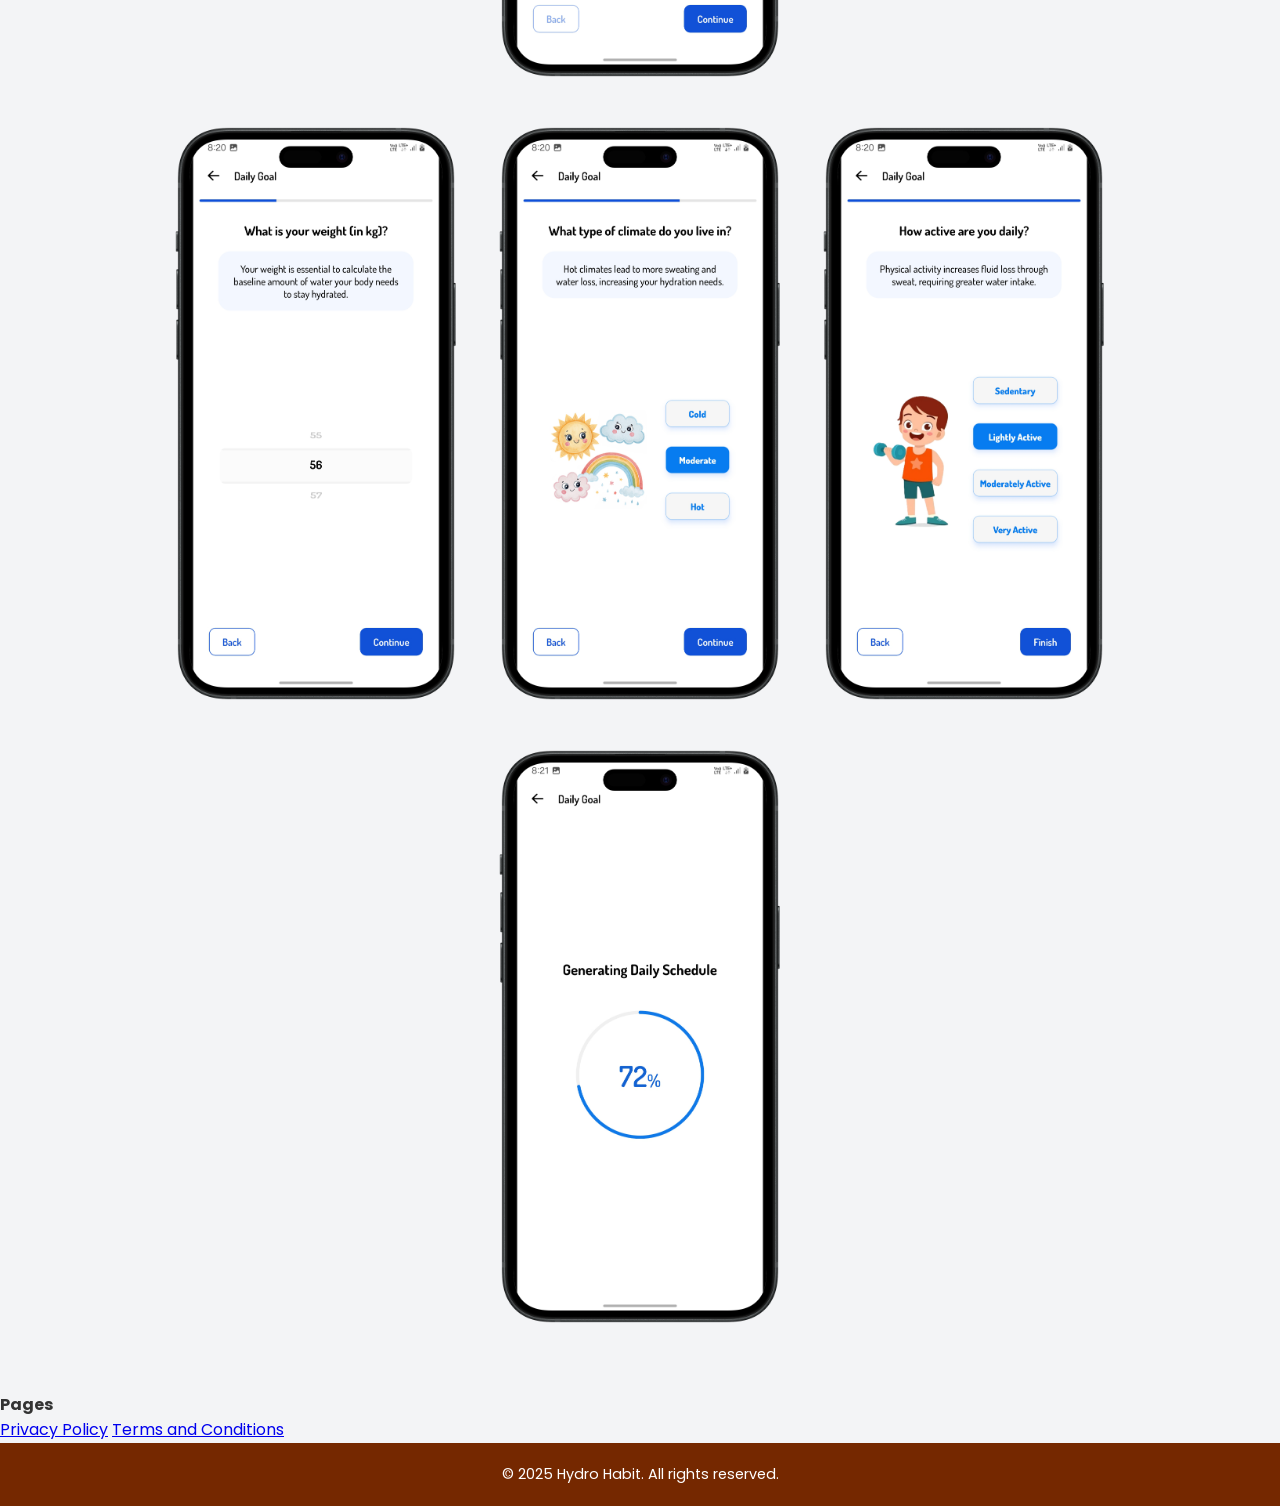
==== commit a11df863: "playstroe link added" ====
--- a/index.html
+++ b/index.html
@@ -195,7 +195,7 @@
           <p>Start your hydration journey with Hydro Habit today!</p>
         </div>
         <div class="download">
-          <a href="https://play.google.com/apps/testing/com.novanestdevelopers.brainburst">
+          <a href="https://play.google.com/store/apps/details?id=com.novanestdevelopers.hydrohabit">
             <img class="google_play_button" src="assets/images/googleplaybutton.png" alt="">
           </a>
         </div>
